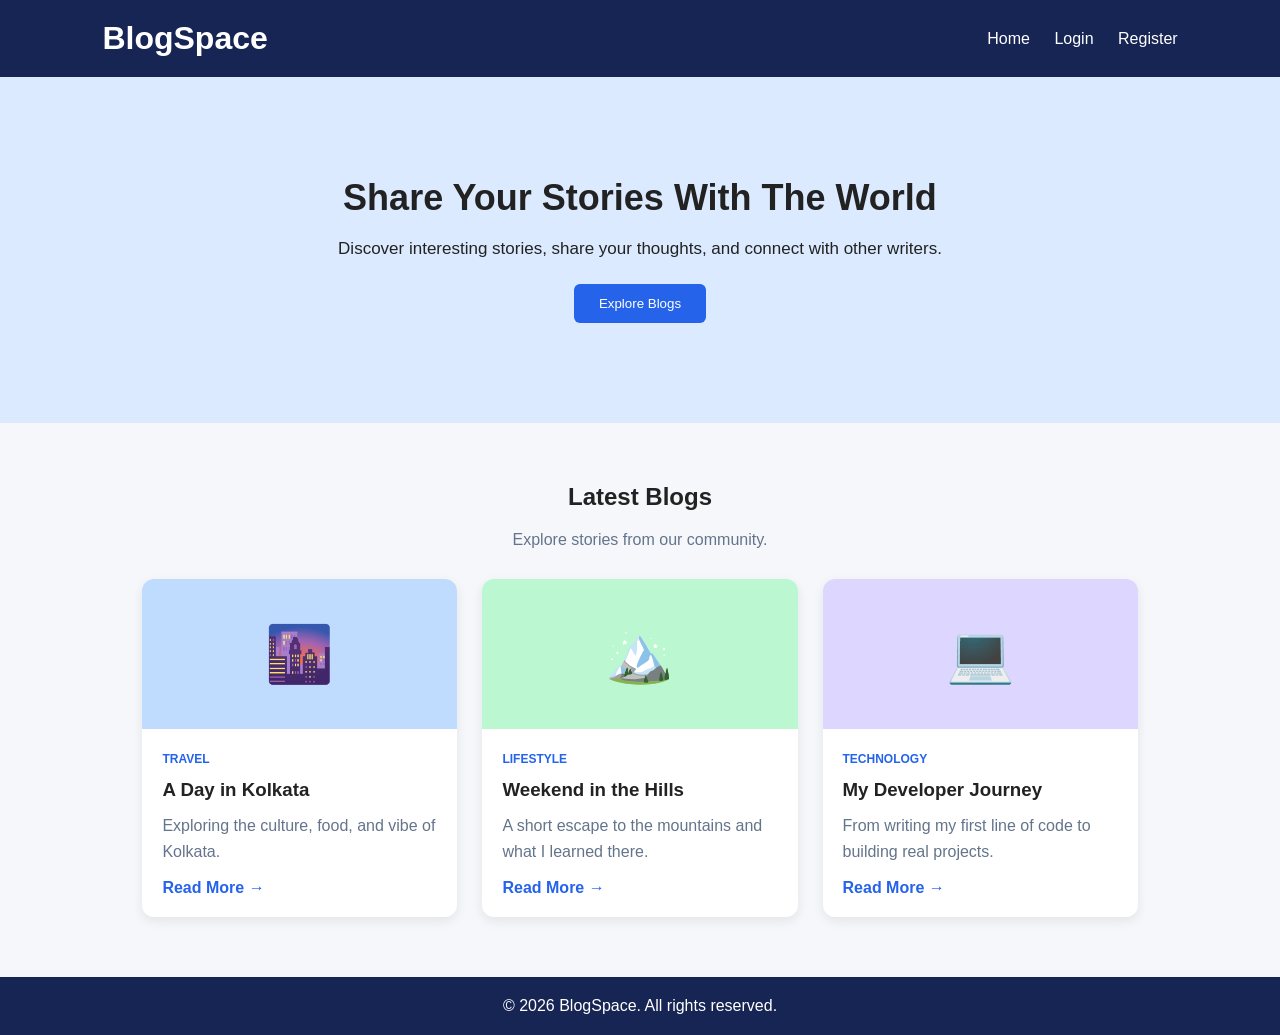
==== index.html @ e3dcec5e "Build responsive BlogSpace homepage" ====
<!DOCTYPE html>
<html lang="en">
<head>
    <meta charset="UTF-8">
    <meta name="viewport" content="width=device-width, initial-scale=1.0">

    <title>BlogSpace | Home</title>

    <link rel="stylesheet" href="css/style.css">
</head>
<body>

    <header>
        <h1>BlogSpace</h1>

        <nav>
            <a href="index.html">Home</a>
            <a href="login.html">Login</a>
            <a href="register.html">Register</a>
        </nav>
    </header>

    <main>
        <section class="hero">
            <h2>Share Your Stories With The World</h2>

            <p>
                Discover interesting stories, share your thoughts,
                and connect with other writers.
            </p>

            <button id="exploreBtn">Explore Blogs</button>
        </section>

        
<section class="blogs" id="blogs">
    <h2>Latest Blogs</h2>
    <p class="section-description">
        Explore stories from our community.
    </p>

    <div class="blog-grid">

        <article class="blog-card">
            <div class="blog-cover cover-one">🌆</div>
            <div class="card-content">
                <span class="category">Travel</span>
                <h3>A Day in Kolkata</h3>
                <p>Exploring the culture, food, and vibe of Kolkata.</p>
                <a href="#" class="read-more">Read More →</a>
            </div>
        </article>

        <article class="blog-card">
            <div class="blog-cover cover-two">🏔️</div>
            <div class="card-content">
                <span class="category">Lifestyle</span>
                <h3>Weekend in the Hills</h3>
                <p>A short escape to the mountains and what I learned there.</p>
                <a href="#" class="read-more">Read More →</a>
            </div>
        </article>

        <article class="blog-card">
            <div class="blog-cover cover-three">💻</div>
            <div class="card-content">
                <span class="category">Technology</span>
                <h3>My Developer Journey</h3>
                <p>From writing my first line of code to building real projects.</p>
                <a href="#" class="read-more">Read More →</a>
            </div>
        </article>

    </div>
</section>

    </main>

    <footer>
        <p>&copy; 2026 BlogSpace. All rights reserved.</p>
    </footer>

    <script src="js/main.js"></script>

</body>
</html>
---- css/style.css ----
/* Reset default browser spacing */
* {
    margin: 0;
    padding: 0;
    box-sizing: border-box;
}

/* General styling */
body {
    font-family: Arial, sans-serif;
    background-color: #f5f7fb;
    color: #222;
}

/* Header */
header {
    background-color: #172554;
    color: white;
    padding: 20px 8%;

    display: flex;
    justify-content: space-between;
    align-items: center;
}

nav a {
    color: white;
    text-decoration: none;
    margin-left: 20px;
}

/* Hero section */
.hero {
    text-align: center;
    padding: 100px 20px;
    background-color: #dbeafe;
}

.hero h2 {
    font-size: 36px;
    margin-bottom: 20px;
}

.hero p {
    font-size: 17px;
    margin-bottom: 25px;
}

/* Button */
button {
    background-color: #2563eb;
    color: white;
    border: none;
    padding: 12px 25px;
    border-radius: 6px;
    cursor: pointer;
}

button:hover {
    background-color: #1d4ed8;
}

/* Blogs section */
.blogs {
    padding: 60px 8%;
    text-align: center;
}

.blogs h2 {
    margin-bottom: 20px;
}

/* Footer */
footer {
    text-align: center;
    background-color: #172554;
    color: white;
    padding: 20px;
}

/* Responsive design */
@media (max-width: 600px) {
    header {
        flex-direction: column;
        gap: 15px;
    }

    .hero h2 {
        font-size: 26px;
    }
}


/* Navigation hover effect */
nav a:hover {
    color: #93c5fd;
}

/* Blogs section */
.blogs {
    max-width: 1200px;
    margin: auto;
}

.section-description {
    color: #64748b;
    margin-bottom: 30px;
}

/* Blog grid */
.blog-grid {
    display: grid;
    grid-template-columns: repeat(
        auto-fit,
        minmax(250px, 1fr)
    );
    gap: 25px;
    margin-top: 30px;
}

/* Blog card */
.blog-card {
    background: white;
    border-radius: 12px;
    overflow: hidden;
    box-shadow: 0 4px 12px rgba(0, 0, 0, 0.08);
    transition: transform 0.3s ease;
}

.blog-card:hover {
    transform: translateY(-6px);
}

/* Card cover */
.blog-cover {
    height: 150px;
    display: flex;
    justify-content: center;
    align-items: center;
    font-size: 55px;
}

.cover-one {
    background: #bfdbfe;
}

.cover-two {
    background: #bbf7d0;
}

.cover-three {
    background: #ddd6fe;
}

/* Card content */
.card-content {
    padding: 20px;
    text-align: left;
}

.category {
    color: #2563eb;
    font-size: 12px;
    font-weight: bold;
    text-transform: uppercase;
}

.card-content h3 {
    margin: 12px 0;
}

.card-content p {
    color: #64748b;
    line-height: 1.6;
    margin-bottom: 15px;
}

.read-more {
    color: #2563eb;
    text-decoration: none;
    font-weight: bold;
}

/* Responsive layout */
@media (max-width: 600px) {
    .blog-grid {
        grid-template-columns: 1fr;
    }

    .blogs {
        padding: 40px 20px;
    }
}
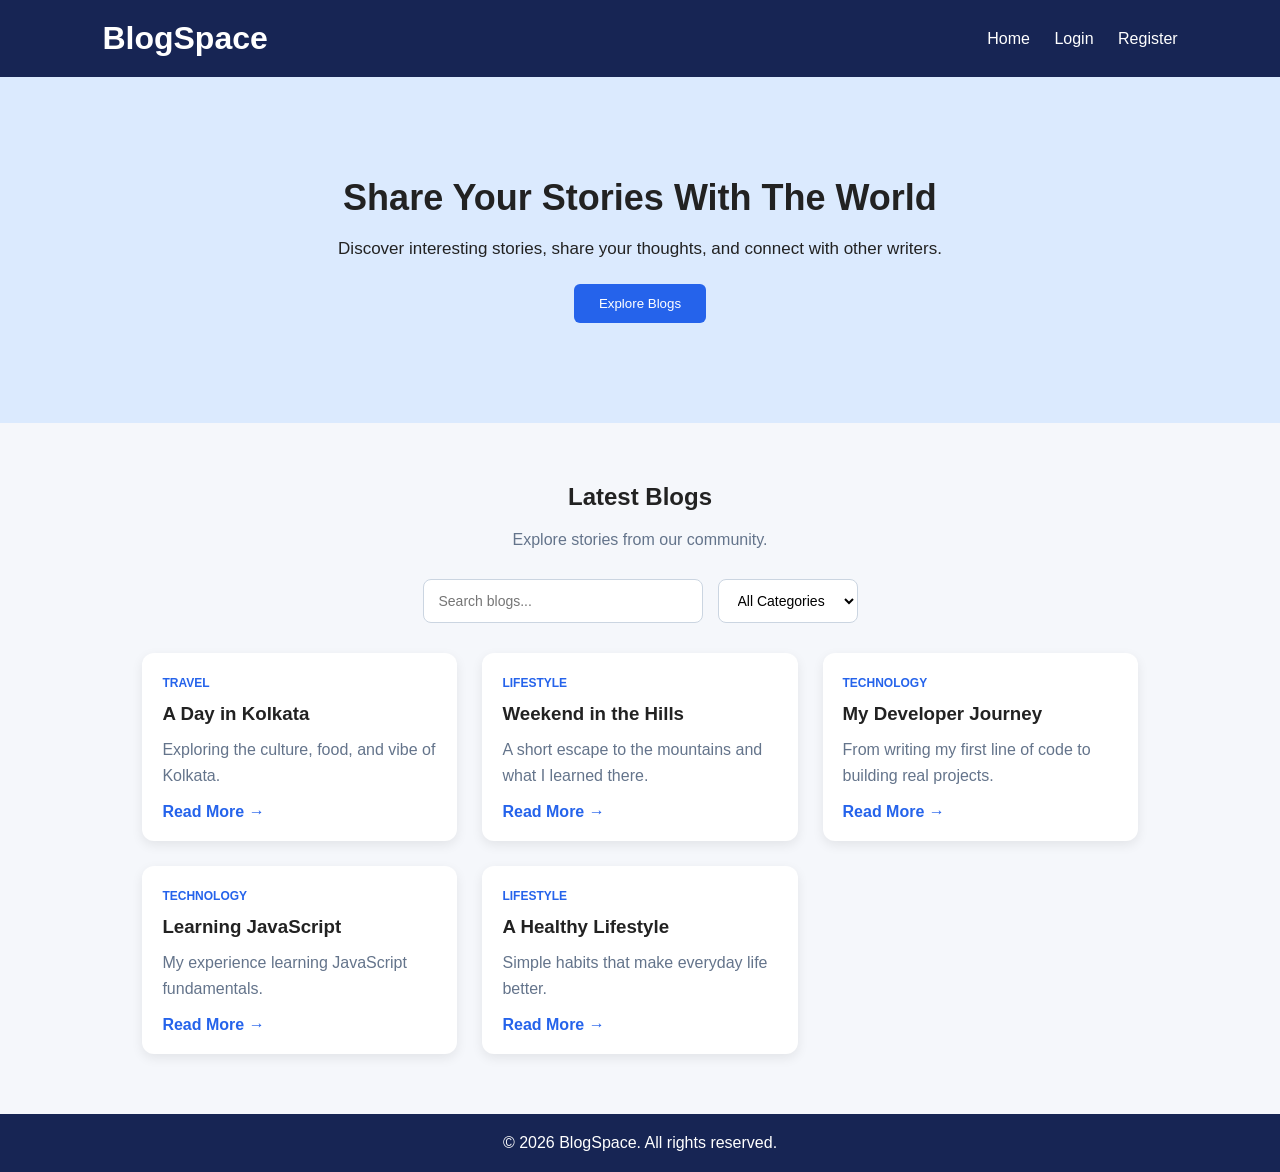
==== commit 5b09ba18: "Add dynamic blog rendering and search filters" ====
--- a/index.html
+++ b/index.html
@@ -34,46 +34,38 @@
         </section>
 
         
+
 <section class="blogs" id="blogs">
     <h2>Latest Blogs</h2>
+
     <p class="section-description">
         Explore stories from our community.
     </p>
 
-    <div class="blog-grid">
+    <div class="blog-controls">
+        <input
+            type="search"
+            id="searchInput"
+            placeholder="Search blogs..."
+        >
 
-        <article class="blog-card">
-            <div class="blog-cover cover-one">🌆</div>
-            <div class="card-content">
-                <span class="category">Travel</span>
-                <h3>A Day in Kolkata</h3>
-                <p>Exploring the culture, food, and vibe of Kolkata.</p>
-                <a href="#" class="read-more">Read More →</a>
-            </div>
-        </article>
+        <select id="categoryFilter">
+            <option value="All">All Categories</option>
+            <option value="Travel">Travel</option>
+            <option value="Lifestyle">Lifestyle</option>
+            <option value="Technology">Technology</option>
+        </select>
+    </div>
 
-        <article class="blog-card">
-            <div class="blog-cover cover-two">🏔️</div>
-            <div class="card-content">
-                <span class="category">Lifestyle</span>
-                <h3>Weekend in the Hills</h3>
-                <p>A short escape to the mountains and what I learned there.</p>
-                <a href="#" class="read-more">Read More →</a>
-            </div>
-        </article>
+    <div class="blog-grid" id="blogGrid">
+        <!-- JavaScript will insert blog cards here -->
+    </div>
 
-        <article class="blog-card">
-            <div class="blog-cover cover-three">💻</div>
-            <div class="card-content">
-                <span class="category">Technology</span>
-                <h3>My Developer Journey</h3>
-                <p>From writing my first line of code to building real projects.</p>
-                <a href="#" class="read-more">Read More →</a>
-            </div>
-        </article>
+    <p id="emptyMessage" hidden>
+        No blogs found. Try another search!
+    </p>
+</section>
 
-    </div>
-</section>
 
     </main>
 
--- a/css/style.css
+++ b/css/style.css
@@ -192,3 +192,139 @@
         padding: 40px 20px;
     }
 }
+
+
+/* Authentication pages */
+
+.auth-container {
+    min-height: 80vh;
+    display: flex;
+    justify-content: center;
+    align-items: center;
+    padding: 40px 20px;
+}
+
+.auth-form {
+    background: white;
+    width: 100%;
+    max-width: 420px;
+    padding: 35px;
+    border-radius: 12px;
+    box-shadow: 0 4px 20px rgba(0, 0, 0, 0.08);
+}
+
+.auth-form h2 {
+    text-align: center;
+    margin-bottom: 10px;
+    color: #172554;
+}
+
+.auth-form > p:first-of-type {
+    text-align: center;
+    color: #64748b;
+    margin-bottom: 25px;
+}
+
+.auth-form label {
+    display: block;
+    margin-bottom: 8px;
+    font-weight: bold;
+}
+
+.auth-form input {
+    width: 100%;
+    padding: 12px;
+    border: 1px solid #cbd5e1;
+    border-radius: 6px;
+    margin-bottom: 20px;
+    font-size: 15px;
+}
+
+.auth-form input:focus {
+    outline: 2px solid #93c5fd;
+    border-color: #2563eb;
+}
+
+.auth-form button {
+    width: 100%;
+    font-size: 16px;
+}
+
+.auth-link {
+    margin-top: 20px;
+    text-align: center;
+}
+
+.auth-link a {
+    color: #2563eb;
+    text-decoration: none;
+    font-weight: bold;
+}
+
+.form-message {
+    margin-top: 15px;
+    text-align: center;
+    font-size: 14px;
+}
+
+.form-message.error {
+    color: #dc2626;
+}
+
+.form-message.success {
+    color: #15803d;
+}
+
+
+/* Search and filter controls */
+
+.blog-controls {
+    display: flex;
+    justify-content: center;
+    gap: 15px;
+    margin: 25px 0;
+    flex-wrap: wrap;
+}
+
+.blog-controls input,
+.blog-controls select {
+    padding: 12px 15px;
+    border: 1px solid #cbd5e1;
+    border-radius: 8px;
+    font-size: 14px;
+    background: white;
+}
+
+.blog-controls input {
+    width: 280px;
+}
+
+.blog-controls select {
+    cursor: pointer;
+}
+
+.blog-controls input:focus,
+.blog-controls select:focus {
+    outline: 2px solid #93c5fd;
+}
+
+#emptyMessage {
+    color: #64748b;
+    text-align: center;
+    padding: 30px;
+}
+
+#emptyMessage[hidden] {
+    display: none;
+}
+
+@media (max-width: 600px) {
+    .blog-controls {
+        flex-direction: column;
+    }
+
+    .blog-controls input,
+    .blog-controls select {
+        width: 100%;
+    }
+}
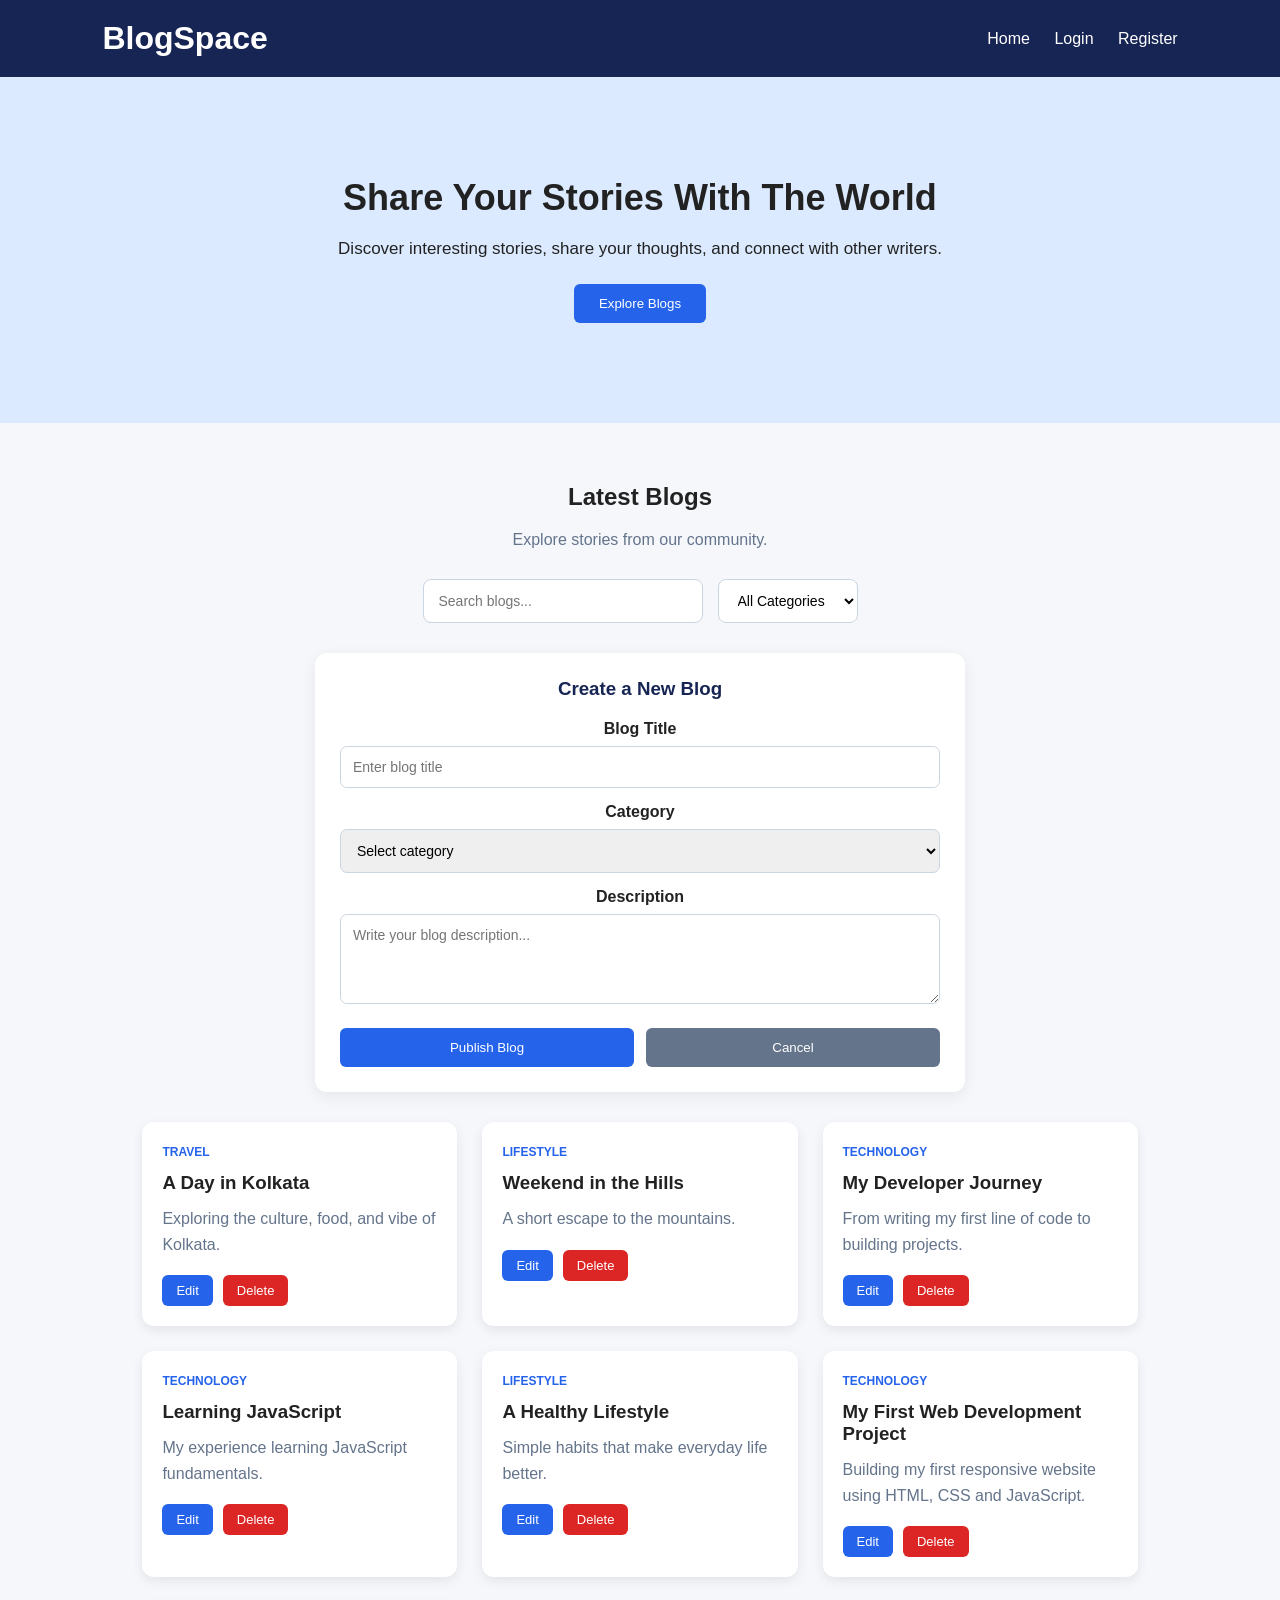
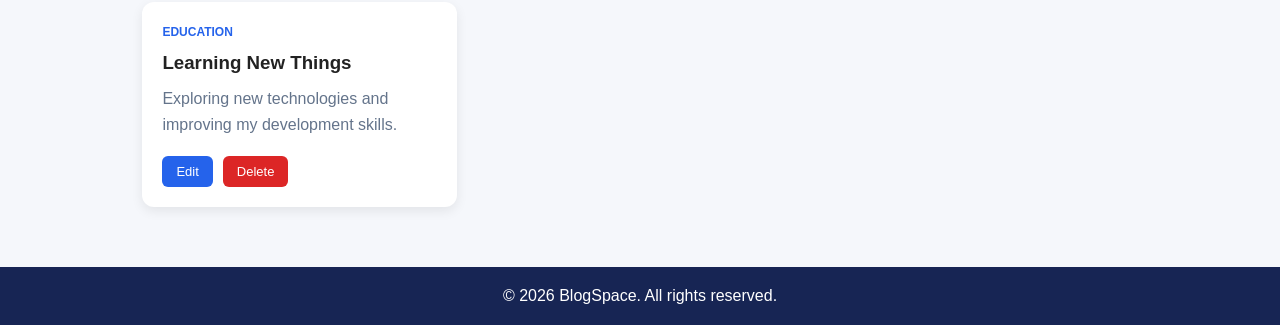
==== commit 5f047ffe: "Implement CRUD operations for BlogSpace" ====
--- a/index.html
+++ b/index.html
@@ -57,6 +57,57 @@
         </select>
     </div>
 
+    
+<!-- CREATE / EDIT BLOG FORM -->
+
+<div class="blog-editor" id="blogEditor">
+
+    <h3 id="editorTitle">Create a New Blog</h3>
+
+    <form id="blogForm">
+
+        <label for="blogTitle">Blog Title</label>
+        <input
+            type="text"
+            id="blogTitle"
+            placeholder="Enter blog title"
+            required
+            minlength="3"
+        >
+
+        <label for="blogCategory">Category</label>
+        <select id="blogCategory" required>
+            <option value="">Select category</option>
+            <option value="Travel">Travel</option>
+            <option value="Lifestyle">Lifestyle</option>
+            <option value="Technology">Technology</option>
+            <option value="Education">Education</option>
+        </select>
+
+        <label for="blogDescription">Description</label>
+        <textarea
+            id="blogDescription"
+            placeholder="Write your blog description..."
+            required
+            minlength="10"
+            rows="4"
+        ></textarea>
+
+        <div class="editor-actions">
+            <button type="submit" id="saveBlogBtn">
+                Publish Blog
+            </button>
+
+            <button type="button" id="cancelEditBtn">
+                Cancel
+            </button>
+        </div>
+
+    </form>
+
+</div>
+
+
     <div class="blog-grid" id="blogGrid">
         <!-- JavaScript will insert blog cards here -->
     </div>
--- a/css/style.css
+++ b/css/style.css
@@ -328,3 +328,94 @@
         width: 100%;
     }
 }
+
+
+/* BLOG EDITOR */
+
+.blog-editor {
+    max-width: 650px;
+    margin: 30px auto;
+    padding: 25px;
+    background: white;
+    border-radius: 12px;
+    box-shadow: 0 4px 15px rgba(0, 0, 0, 0.07);
+}
+
+.blog-editor h3 {
+    margin-bottom: 20px;
+    color: #172554;
+}
+
+.blog-editor label {
+    display: block;
+    font-weight: bold;
+    margin: 15px 0 8px;
+}
+
+.blog-editor input,
+.blog-editor select,
+.blog-editor textarea {
+    width: 100%;
+    padding: 12px;
+    border: 1px solid #cbd5e1;
+    border-radius: 7px;
+    font-family: inherit;
+    font-size: 14px;
+}
+
+.blog-editor textarea {
+    resize: vertical;
+}
+
+.editor-actions {
+    display: flex;
+    gap: 12px;
+    margin-top: 20px;
+}
+
+.editor-actions button {
+    flex: 1;
+}
+
+#cancelEditBtn {
+    background: #64748b;
+}
+
+/* BLOG CARD ACTIONS */
+
+.card-actions {
+    display: flex;
+    gap: 10px;
+    margin-top: 18px;
+}
+
+.card-actions button {
+    padding: 8px 14px;
+    font-size: 13px;
+}
+
+.edit-btn {
+    background: #2563eb;
+}
+
+.delete-btn {
+    background: #dc2626;
+}
+
+.edit-btn:hover {
+    background: #1d4ed8;
+}
+
+.delete-btn:hover {
+    background: #b91c1c;
+}
+
+@media (max-width: 600px) {
+    .blog-editor {
+        padding: 18px;
+    }
+
+    .editor-actions {
+        flex-direction: column;
+    }
+}
